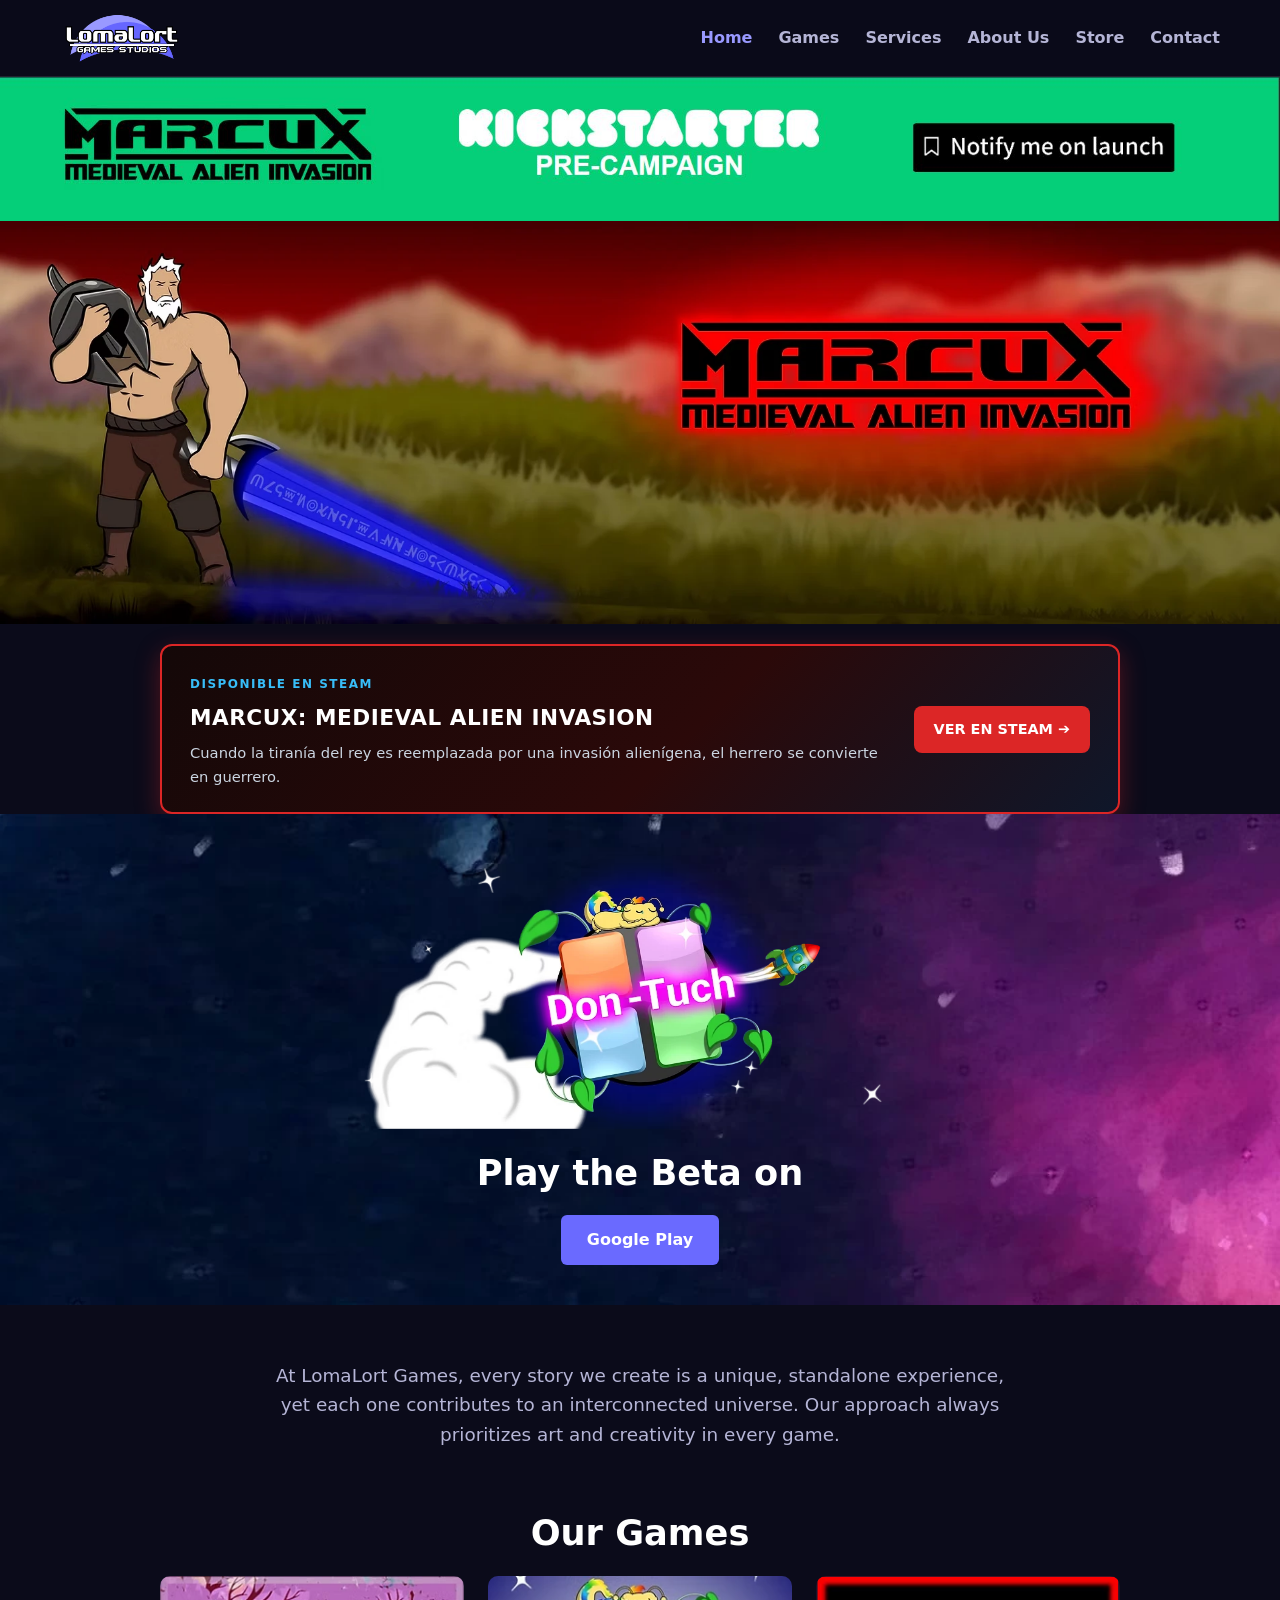
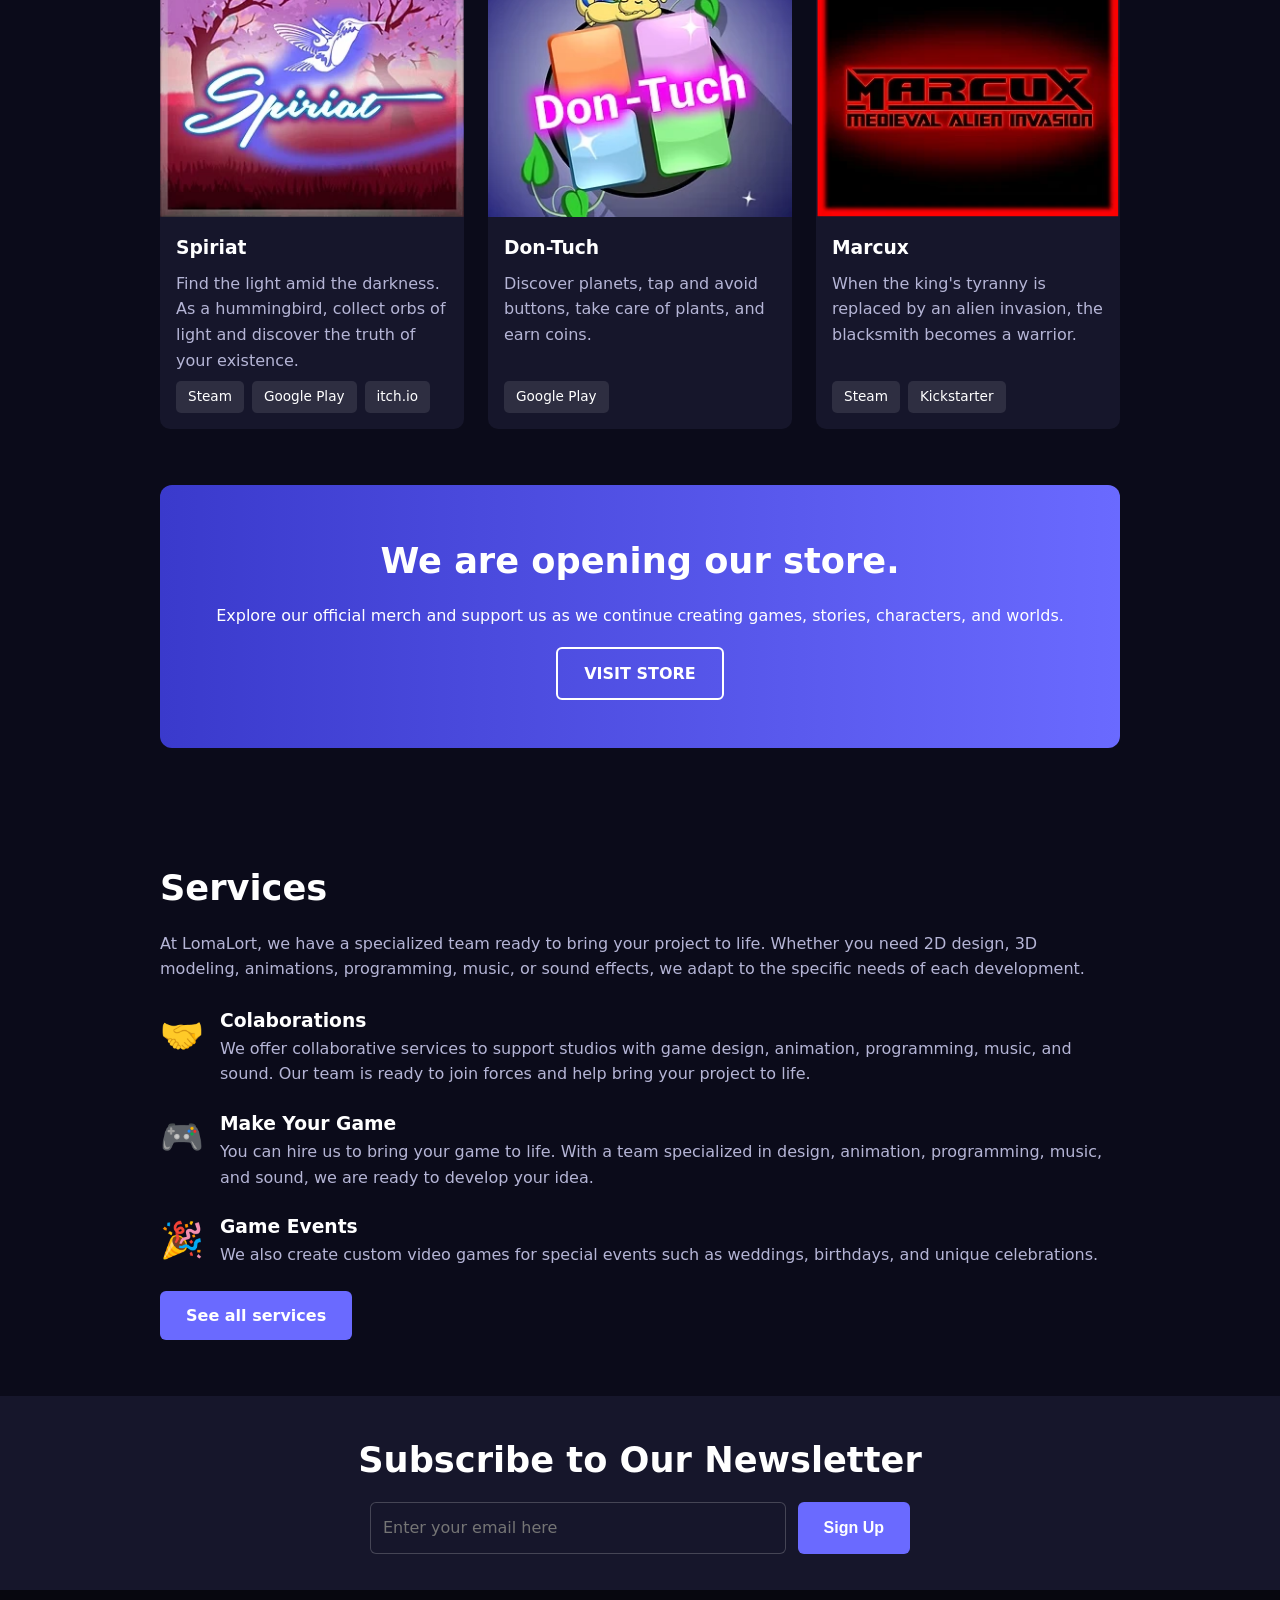
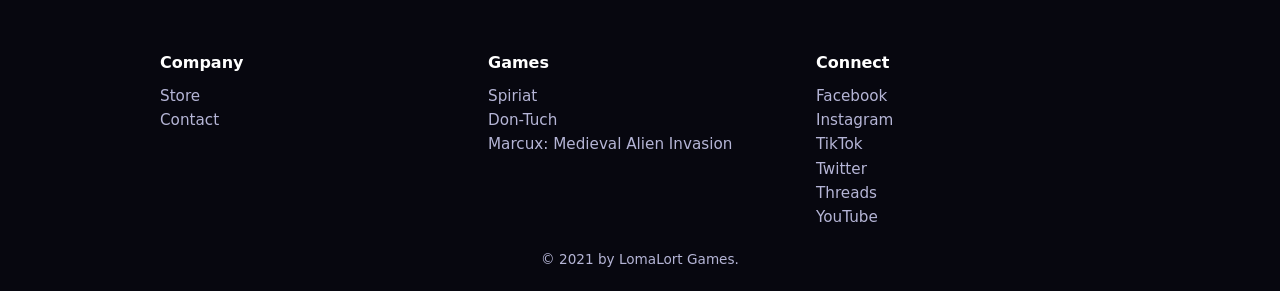
==== index.html @ 22169ad9 "Actualizo boton de Steam" ====
<!DOCTYPE html><html lang="en"><head><meta charset="utf-8"><meta name="viewport" content="width=device-width,initial-scale=1"><title>Home | LomaLort Games</title><meta name="description" content="We are an indie game development studio; we also offer services to collaborate on other projects or create custom games."><meta property="og:title" content="Home | LomaLort Games"><meta property="og:image" content="img/marcux-portada.webp"><link rel="icon" href="img/logo.png"><link rel="stylesheet" href="style.css"></head><body><a href="https://www.kickstarter.com/projects/lomalort/marcux-medieval-alien-invasion"><img class="full" src="img/marcux-kickstarter.jpg" alt="Marcux on Kickstarter - Pre-campaign"></a>
<a href="marcux.html" class="banner"><img class="full" src="img/marcux-portada.webp" alt="Marcux: Medieval Alien Invasion"></a>
<div class="w" style="padding-top:20px">
  <a href="https://store.steampowered.com/app/3108040/Marcux_Medieval_Alien_Invasion/" target="_blank" rel="noopener noreferrer" class="steam-cta-card">
    <div class="steam-cta-content">
      <span class="steam-cta-badge">DISPONIBLE EN STEAM</span>
      <h3 class="steam-cta-title">MARCUX: MEDIEVAL ALIEN INVASION</h3>
      <p class="steam-cta-subtitle">Cuando la tiranía del rey es reemplazada por una invasión alienígena, el herrero se convierte en guerrero.</p>
    </div>
    <div class="steam-cta-action">
      <span>VER EN STEAM ➔</span>
    </div>
  </a>
</div>
<div class="dt"><div class="w"><img src="img/dontuch-cabecera.webp" alt="Don-Tuch"><h2>Play the Beta on</h2><a class="btn" href="https://play.google.com/store/apps/details?id=com.LomaLort.DonTuch">Google Play</a></div></div>
<section><div class="w c"><p class="mute" style="max-width:760px;margin:auto;font-size:1.15rem">At LomaLort Games, every story we create is a unique, standalone experience, yet each one contributes to an interconnected universe. Our approach always prioritizes art and creativity in every game.</p></div></section>
<section id="games" style="padding-top:0"><div class="w"><h2 class="c">Our Games</h2><div class="grid">
<article class="card"><a href="spiriat.html"><img class="t" src="img/spiriat-icon.webp" alt="Spiriat"></a><div class="b"><h3>Spiriat</h3><p class="mute">Find the light amid the darkness. As a hummingbird, collect orbs of light and discover the truth of your existence.</p><div class="lk"><a href="https://store.steampowered.com/app/1917950/Spiriat/">Steam</a><a href="https://play.google.com/store/apps/details?id=com.LomaLort.Spiriat">Google Play</a><a href="https://lomalortgames.itch.io/spiriat">itch.io</a></div></div></article>
<article class="card"><a href="copia-de-spiriat.html"><img class="t" src="img/dontuch-icon.webp" alt="Don-Tuch"></a><div class="b"><h3>Don-Tuch</h3><p class="mute">Discover planets, tap and avoid buttons, take care of plants, and earn coins.</p><div class="lk"><a href="https://play.google.com/store/apps/details?id=com.LomaLort.DonTuch">Google Play</a></div></div></article>
<article class="card"><a href="marcux.html"><img class="t" src="img/marcux-icon.webp" alt="Marcux"></a><div class="b"><h3>Marcux</h3><p class="mute">When the king's tyranny is replaced by an alien invasion, the blacksmith becomes a warrior.</p><div class="lk"><a href="https://store.steampowered.com/app/3108040/Marcux_Medieval_Alien_Invasion/">Steam</a><a href="https://www.kickstarter.com/projects/lomalort/marcux-medieval-alien-invasion">Kickstarter</a></div></div></article>
</div></div></section>
<section style="padding-top:0"><div class="w"><div class="promo"><h2>We are opening our store.</h2><p>Explore our official merch and support us as we continue creating games, stories, characters, and worlds.</p><a class="btn o" style="border-color:#fff" href="store.html">VISIT STORE</a></div></div></section>
<section><div class="w"><h2>Services</h2><p class="mute" style="margin-bottom:24px">At LomaLort, we have a specialized team ready to bring your project to life. Whether you need 2D design, 3D modeling, animations, programming, music, or sound effects, we adapt to the specific needs of each development.</p>
<div class="feat"><span>🤝</span><div><h3>Colaborations</h3><p class="mute">We offer collaborative services to support studios with game design, animation, programming, music, and sound. Our team is ready to join forces and help bring your project to life.</p></div></div>
<div class="feat"><span>🎮</span><div><h3>Make Your Game</h3><p class="mute">You can hire us to bring your game to life. With a team specialized in design, animation, programming, music, and sound, we are ready to develop your idea.</p></div></div>
<div class="feat"><span>🎉</span><div><h3>Game Events</h3><p class="mute">We also create custom video games for special events such as weddings, birthdays, and unique celebrations.</p></div></div>
<a class="btn" href="services-2.html">See all services</a></div></section><div class="nl"><h2>Subscribe to Our Newsletter</h2><form action="https://formspree.io/f/ID_NEWSLETTER" method="POST" data-ok><input type="email" name="email" placeholder="Enter your email here" required><button class="btn">Sign Up</button><p class="ok" style="grid-column:1/-1">Thank|s for submitting!</p></form></div><script src="layout.js"></script></body></html>
---- style.css ----
:root{--bg:#0b0b1a;--card:#16162b;--ink:#fff;--mute:#b5b5d6;--p:#6a6aff;--p2:#9999ff}
*{box-sizing:border-box;margin:0}html{scroll-behavior:smooth}
body{font-family:system-ui,-apple-system,Segoe UI,Roboto,sans-serif;background:var(--bg);color:var(--ink);line-height:1.6}
img{max-width:100%;display:block}a{color:inherit}
.w{max-width:1000px;margin:auto;padding:0 20px}
section{padding:56px 0}h1,h2{margin-bottom:14px}h2{font-size:clamp(1.5rem,4vw,2.2rem)}
.mute{color:var(--mute)}.c{text-align:center}
header{position:sticky;top:0;z-index:9;background:#0b0b1af0;border-bottom:1px solid #ffffff1a}
header .w{display:flex;justify-content:space-between;align-items:center;height:76px;max-width:1200px}
header img{height:60px}nav{display:flex;gap:26px}
nav a{text-decoration:none;font-weight:600;color:var(--mute)}nav a:hover,nav a.on{color:var(--p2)}
#bg{display:none;background:none;border:0;color:#fff;font-size:1.8rem}
.btn{display:inline-block;padding:12px 26px;border-radius:6px;background:var(--p);color:#fff;font-weight:700;text-decoration:none;border:0;cursor:pointer;font-size:1rem}
.btn:hover{background:var(--p2)}.btn.o{background:none;border:2px solid var(--p)}
.full{width:100%;display:block}.banner{display:block}
.dt{background:url(img/dontuch-fondo.webp) center/cover;padding:40px 0;text-align:center}
.dt img{margin:0 auto 16px;max-width:560px;width:100%}
.grid{display:grid;gap:24px;grid-template-columns:repeat(auto-fit,minmax(230px,1fr))}
.card{background:var(--card);border-radius:10px;overflow:hidden;display:flex;flex-direction:column}
.card .b{padding:16px;display:flex;flex-direction:column;gap:8px;flex:1}
.card img.t{aspect-ratio:315/250;object-fit:cover;width:100%}
.lk{display:flex;gap:8px;flex-wrap:wrap;margin-top:auto}
.lk a{font-size:.85rem;padding:5px 12px;border-radius:5px;background:#ffffff1a;text-decoration:none}.lk a:hover{background:var(--p)}
.promo{background:linear-gradient(90deg,#3a3acc,#6a6aff);text-align:center;padding:48px 20px;border-radius:12px}
.promo p{margin-bottom:18px}
.feat{display:flex;gap:16px;align-items:flex-start;margin-bottom:22px}.feat span{font-size:2.2rem}
.team{display:flex;gap:40px;flex-wrap:wrap}.pp{text-align:center;max-width:200px}
.av{width:130px;height:130px;border-radius:50%;background:var(--p);display:grid;place-items:center;font-size:2.4rem;font-weight:800;margin:0 auto 8px}
.tabs{display:flex;gap:8px;flex-wrap:wrap;margin:16px 0}
.tabs button{padding:8px 18px;border-radius:5px;border:1px solid #ffffff44;background:none;color:#fff;cursor:pointer;font-weight:600}
.tabs button.on{background:var(--p);border-color:var(--p)}
.ph{aspect-ratio:1;background:linear-gradient(135deg,#25254a,#16162b);display:grid;place-items:center;color:var(--mute);text-align:center;padding:12px;font-size:.9rem}
.pr{color:var(--p2);font-weight:700}
form{display:grid;gap:12px;max-width:540px}.two{display:grid;grid-template-columns:1fr 1fr;gap:12px}
input,textarea{width:100%;padding:12px;border-radius:6px;border:1px solid #ffffff33;background:var(--card);color:#fff;font:inherit}
.ok{color:#7ee787;display:none}
.nl{background:var(--card);padding:36px 20px;text-align:center}.nl form{margin:14px auto 0;grid-template-columns:1fr auto}
footer{background:#07070f;padding:40px 0 20px}
.fc{display:grid;gap:24px;grid-template-columns:repeat(auto-fit,minmax(180px,1fr));margin:20px 0}
.fc h4{margin-bottom:8px}.fc a{display:block;color:var(--mute);text-decoration:none;font-size:.95rem}.fc a:hover{color:var(--p2)}
.cp{color:var(--mute);font-size:.85rem;text-align:center;margin-top:20px}
@media(max-width:760px){#bg{display:block}nav{display:none;position:absolute;top:76px;left:0;right:0;background:var(--bg);flex-direction:column;padding:16px 20px}nav.open{display:flex}.two,.nl form{grid-template-columns:1fr}}
/* --- TARJETA CTA STEAM INTERACTIVA --- */
.steam-cta-card {
  display: flex;
  align-items: center;
  justify-content: space-between;
  gap: 20px;
  width: 100%;
  box-sizing: border-box;
  margin: 0 auto;
  padding: 24px 28px;
  background: linear-gradient(135deg, #140808 0%, #2b0909 55%, #0f172a 100%);
  border: 2px solid #dc2626;
  border-radius: 12px;
  text-decoration: none;
  color: #ffffff;
  box-shadow: 0 8px 25px rgba(220, 38, 38, 0.35);
  transition: transform 0.2s ease, box-shadow 0.2s ease, border-color 0.2s ease;
  cursor: pointer;
}

.steam-cta-card:hover {
  transform: translateY(-4px) scale(1.01);
  border-color: #38bdf8;
  box-shadow: 0 12px 32px rgba(56, 189, 248, 0.45);
}

.steam-cta-badge {
  display: inline-block;
  font-size: 0.75rem;
  font-weight: 700;
  letter-spacing: 1.5px;
  color: #38bdf8;
  margin-bottom: 6px;
}

.steam-cta-title {
  margin: 0 0 6px 0;
  font-size: 1.35rem;
  font-weight: 800;
  letter-spacing: 0.5px;
  color: #ffffff;
}

.steam-cta-subtitle {
  margin: 0;
  font-size: 0.92rem;
  color: #cbd5e1;
}

.steam-cta-action span {
  display: inline-block;
  padding: 12px 20px;
  background-color: #dc2626;
  color: #ffffff;
  font-weight: 800;
  font-size: 0.9rem;
  border-radius: 8px;
  white-space: nowrap;
  transition: background-color 0.2s ease;
}

.steam-cta-card:hover .steam-cta-action span {
  background-color: #ef4444;
}

@media (max-width: 760px) {
  .steam-cta-card {
    flex-direction: column;
    text-align: center;
    padding: 20px;
  }
}
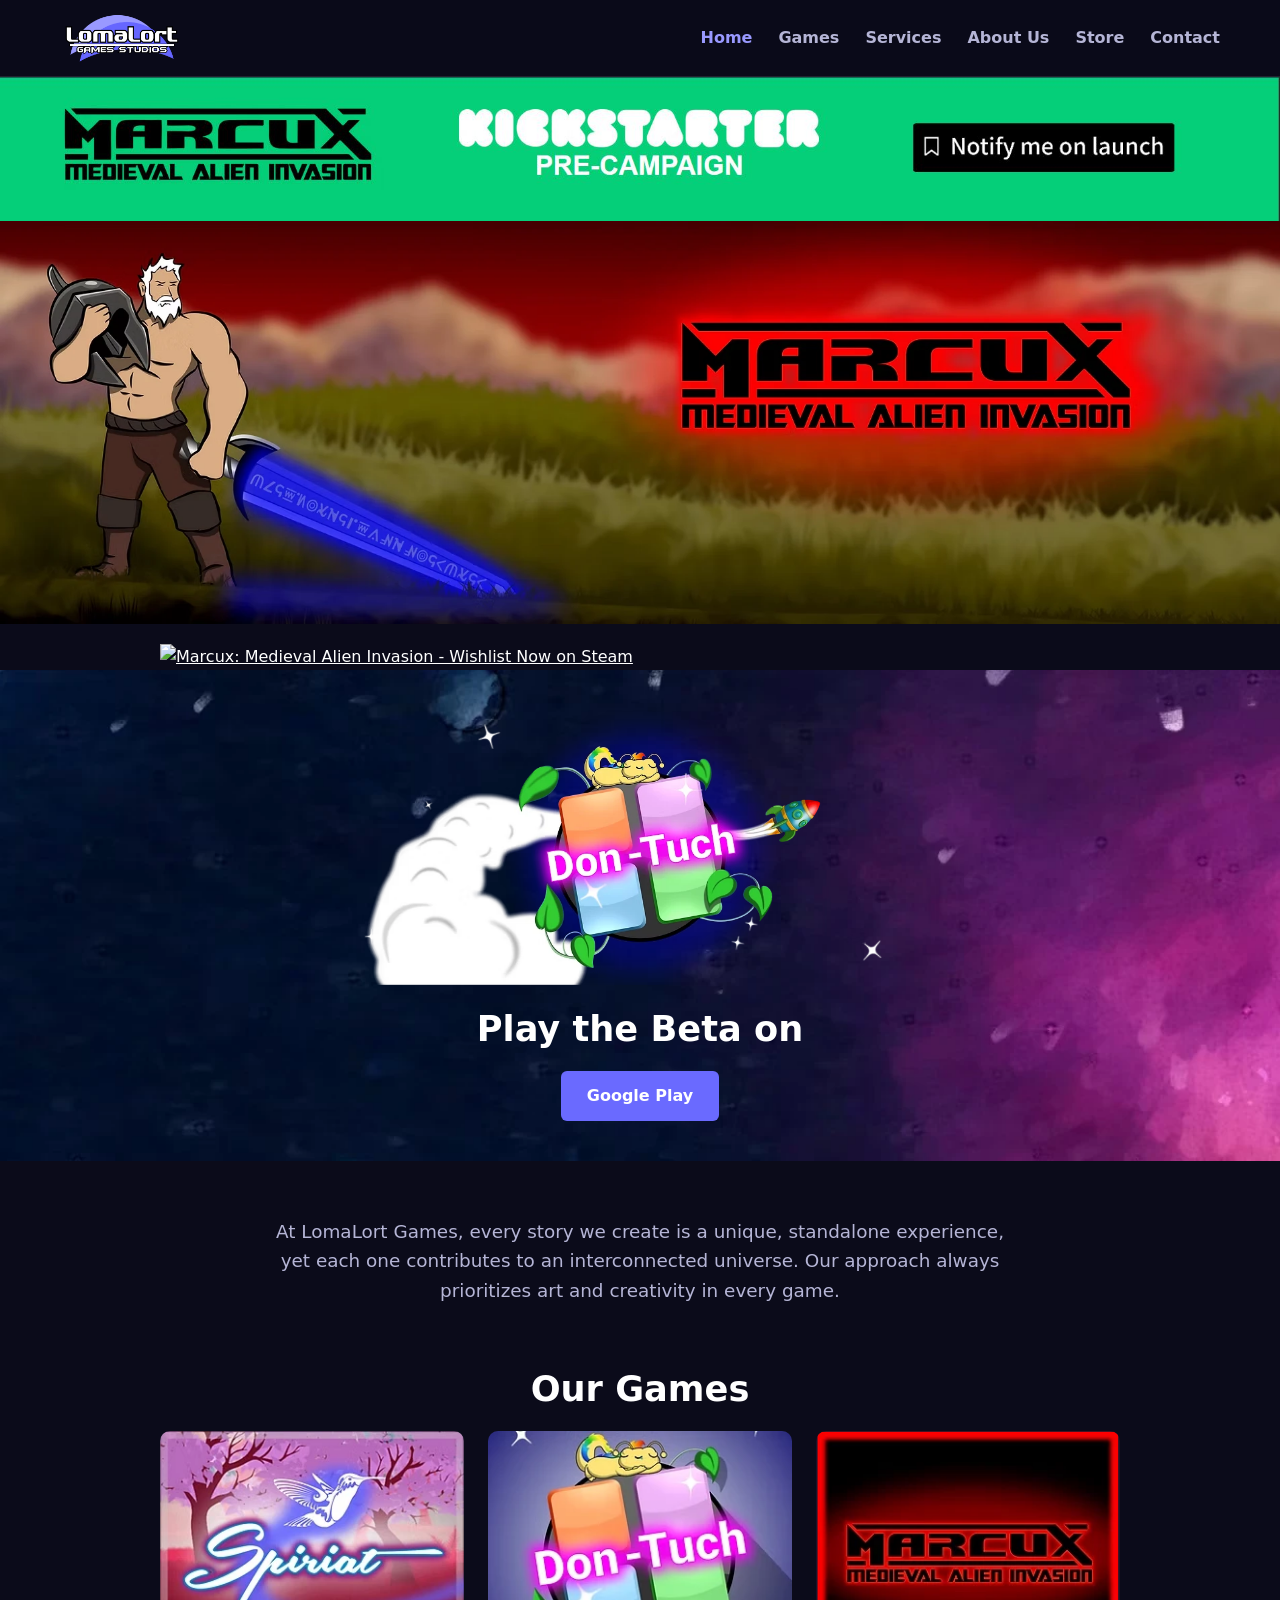
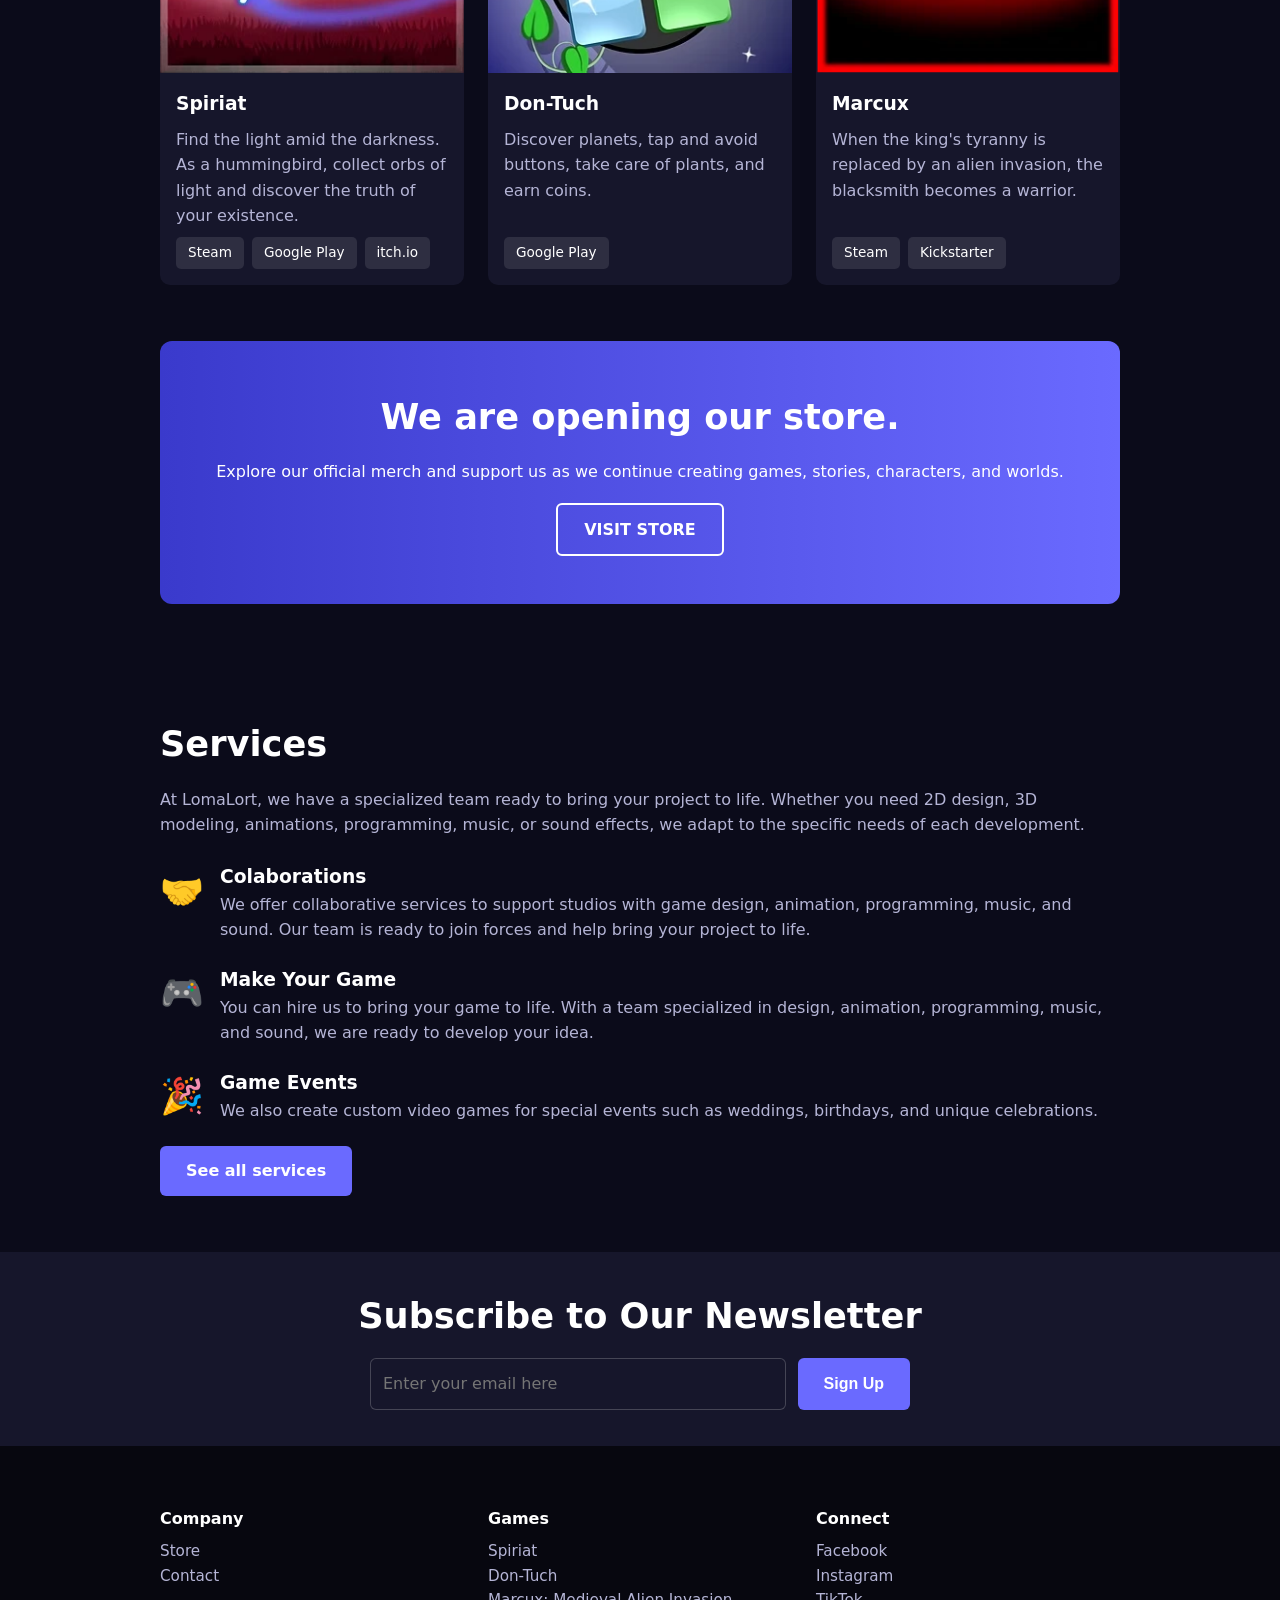
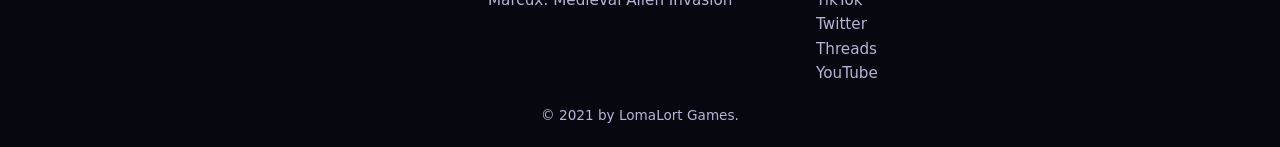
==== commit b60f8ca8: "banner steam" ====
--- a/index.html
+++ b/index.html
@@ -1,27 +1,135 @@
-<!DOCTYPE html><html lang="en"><head><meta charset="utf-8"><meta name="viewport" content="width=device-width,initial-scale=1"><title>Home | LomaLort Games</title><meta name="description" content="We are an indie game development studio; we also offer services to collaborate on other projects or create custom games."><meta property="og:title" content="Home | LomaLort Games"><meta property="og:image" content="img/marcux-portada.webp"><link rel="icon" href="img/logo.png"><link rel="stylesheet" href="style.css"></head><body><a href="https://www.kickstarter.com/projects/lomalort/marcux-medieval-alien-invasion"><img class="full" src="img/marcux-kickstarter.jpg" alt="Marcux on Kickstarter - Pre-campaign"></a>
-<a href="marcux.html" class="banner"><img class="full" src="img/marcux-portada.webp" alt="Marcux: Medieval Alien Invasion"></a>
+<!DOCTYPE html>
+<html lang="en">
+<head>
+<meta charset="utf-8">
+<meta name="viewport" content="width=device-width,initial-scale=1">
+<title>Home | LomaLort Games</title>
+<meta name="description" content="We are an indie game development studio; we also offer services to collaborate on other projects or create custom games.">
+<meta property="og:title" content="Home | LomaLort Games">
+<meta property="og:image" content="img/marcux-portada.webp">
+<link rel="icon" href="img/logo.png">
+<link rel="stylesheet" href="style.css">
+</head>
+<body>
+
+<a href="https://www.kickstarter.com/projects/lomalort/marcux-medieval-alien-invasion">
+  <img class="full" src="img/marcux-kickstarter.jpg" alt="Marcux on Kickstarter - Pre-campaign">
+</a>
+
+<a href="marcux.html" class="banner">
+  <img class="full" src="img/marcux-portada.webp" alt="Marcux: Medieval Alien Invasion">
+</a>
+
+<!-- NUEVO BANNER DE STEAM -->
 <div class="w" style="padding-top:20px">
-  <a href="https://store.steampowered.com/app/3108040/Marcux_Medieval_Alien_Invasion/" target="_blank" rel="noopener noreferrer" class="steam-cta-card">
-    <div class="steam-cta-content">
-      <span class="steam-cta-badge">DISPONIBLE EN STEAM</span>
-      <h3 class="steam-cta-title">MARCUX: MEDIEVAL ALIEN INVASION</h3>
-      <p class="steam-cta-subtitle">Cuando la tiranía del rey es reemplazada por una invasión alienígena, el herrero se convierte en guerrero.</p>
-    </div>
-    <div class="steam-cta-action">
-      <span>VER EN STEAM ➔</span>
-    </div>
+  <a href="https://store.steampowered.com/app/3108040/Marcux_Medieval_Alien_Invasion/" target="_blank" rel="noopener noreferrer">
+    <img class="full" src="assets/Marcux - Steam..png" alt="Marcux: Medieval Alien Invasion - Wishlist Now on Steam">
   </a>
 </div>
-<div class="dt"><div class="w"><img src="img/dontuch-cabecera.webp" alt="Don-Tuch"><h2>Play the Beta on</h2><a class="btn" href="https://play.google.com/store/apps/details?id=com.LomaLort.DonTuch">Google Play</a></div></div>
-<section><div class="w c"><p class="mute" style="max-width:760px;margin:auto;font-size:1.15rem">At LomaLort Games, every story we create is a unique, standalone experience, yet each one contributes to an interconnected universe. Our approach always prioritizes art and creativity in every game.</p></div></section>
-<section id="games" style="padding-top:0"><div class="w"><h2 class="c">Our Games</h2><div class="grid">
-<article class="card"><a href="spiriat.html"><img class="t" src="img/spiriat-icon.webp" alt="Spiriat"></a><div class="b"><h3>Spiriat</h3><p class="mute">Find the light amid the darkness. As a hummingbird, collect orbs of light and discover the truth of your existence.</p><div class="lk"><a href="https://store.steampowered.com/app/1917950/Spiriat/">Steam</a><a href="https://play.google.com/store/apps/details?id=com.LomaLort.Spiriat">Google Play</a><a href="https://lomalortgames.itch.io/spiriat">itch.io</a></div></div></article>
-<article class="card"><a href="copia-de-spiriat.html"><img class="t" src="img/dontuch-icon.webp" alt="Don-Tuch"></a><div class="b"><h3>Don-Tuch</h3><p class="mute">Discover planets, tap and avoid buttons, take care of plants, and earn coins.</p><div class="lk"><a href="https://play.google.com/store/apps/details?id=com.LomaLort.DonTuch">Google Play</a></div></div></article>
-<article class="card"><a href="marcux.html"><img class="t" src="img/marcux-icon.webp" alt="Marcux"></a><div class="b"><h3>Marcux</h3><p class="mute">When the king's tyranny is replaced by an alien invasion, the blacksmith becomes a warrior.</p><div class="lk"><a href="https://store.steampowered.com/app/3108040/Marcux_Medieval_Alien_Invasion/">Steam</a><a href="https://www.kickstarter.com/projects/lomalort/marcux-medieval-alien-invasion">Kickstarter</a></div></div></article>
-</div></div></section>
-<section style="padding-top:0"><div class="w"><div class="promo"><h2>We are opening our store.</h2><p>Explore our official merch and support us as we continue creating games, stories, characters, and worlds.</p><a class="btn o" style="border-color:#fff" href="store.html">VISIT STORE</a></div></div></section>
-<section><div class="w"><h2>Services</h2><p class="mute" style="margin-bottom:24px">At LomaLort, we have a specialized team ready to bring your project to life. Whether you need 2D design, 3D modeling, animations, programming, music, or sound effects, we adapt to the specific needs of each development.</p>
-<div class="feat"><span>🤝</span><div><h3>Colaborations</h3><p class="mute">We offer collaborative services to support studios with game design, animation, programming, music, and sound. Our team is ready to join forces and help bring your project to life.</p></div></div>
-<div class="feat"><span>🎮</span><div><h3>Make Your Game</h3><p class="mute">You can hire us to bring your game to life. With a team specialized in design, animation, programming, music, and sound, we are ready to develop your idea.</p></div></div>
-<div class="feat"><span>🎉</span><div><h3>Game Events</h3><p class="mute">We also create custom video games for special events such as weddings, birthdays, and unique celebrations.</p></div></div>
-<a class="btn" href="services-2.html">See all services</a></div></section><div class="nl"><h2>Subscribe to Our Newsletter</h2><form action="https://formspree.io/f/ID_NEWSLETTER" method="POST" data-ok><input type="email" name="email" placeholder="Enter your email here" required><button class="btn">Sign Up</button><p class="ok" style="grid-column:1/-1">Thank|s for submitting!</p></form></div><script src="layout.js"></script></body></html>+
+<div class="dt">
+  <div class="w">
+    <img src="img/dontuch-cabecera.webp" alt="Don-Tuch">
+    <h2>Play the Beta on</h2>
+    <a class="btn" href="https://play.google.com/store/apps/details?id=com.LomaLort.DonTuch">Google Play</a>
+  </div>
+</div>
+
+<section>
+  <div class="w c">
+    <p class="mute" style="max-width:760px;margin:auto;font-size:1.15rem">At LomaLort Games, every story we create is a unique, standalone experience, yet each one contributes to an interconnected universe. Our approach always prioritizes art and creativity in every game.</p>
+  </div>
+</section>
+
+<section id="games" style="padding-top:0">
+  <div class="w">
+    <h2 class="c">Our Games</h2>
+    <div class="grid">
+      <article class="card">
+        <a href="spiriat.html"><img class="t" src="img/spiriat-icon.webp" alt="Spiriat"></a>
+        <div class="b">
+          <h3>Spiriat</h3>
+          <p class="mute">Find the light amid the darkness. As a hummingbird, collect orbs of light and discover the truth of your existence.</p>
+          <div class="lk">
+            <a href="https://store.steampowered.com/app/1917950/Spiriat/">Steam</a>
+            <a href="https://play.google.com/store/apps/details?id=com.LomaLort.Spiriat">Google Play</a>
+            <a href="https://lomalortgames.itch.io/spiriat">itch.io</a>
+          </div>
+        </div>
+      </article>
+      <article class="card">
+        <a href="copia-de-spiriat.html"><img class="t" src="img/dontuch-icon.webp" alt="Don-Tuch"></a>
+        <div class="b">
+          <h3>Don-Tuch</h3>
+          <p class="mute">Discover planets, tap and avoid buttons, take care of plants, and earn coins.</p>
+          <div class="lk">
+            <a href="https://play.google.com/store/apps/details?id=com.LomaLort.DonTuch">Google Play</a>
+          </div>
+        </div>
+      </article>
+      <article class="card">
+        <a href="marcux.html"><img class="t" src="img/marcux-icon.webp" alt="Marcux"></a>
+        <div class="b">
+          <h3>Marcux</h3>
+          <p class="mute">When the king's tyranny is replaced by an alien invasion, the blacksmith becomes a warrior.</p>
+          <div class="lk">
+            <a href="https://store.steampowered.com/app/3108040/Marcux_Medieval_Alien_Invasion/">Steam</a>
+            <a href="https://www.kickstarter.com/projects/lomalort/marcux-medieval-alien-invasion">Kickstarter</a>
+          </div>
+        </div>
+      </article>
+    </div>
+  </div>
+</section>
+
+<section style="padding-top:0">
+  <div class="w">
+    <div class="promo">
+      <h2>We are opening our store.</h2>
+      <p>Explore our official merch and support us as we continue creating games, stories, characters, and worlds.</p>
+      <a class="btn o" style="border-color:#fff" href="store.html">VISIT STORE</a>
+    </div>
+  </div>
+</section>
+
+<section>
+  <div class="w">
+    <h2>Services</h2>
+    <p class="mute" style="margin-bottom:24px">At LomaLort, we have a specialized team ready to bring your project to life. Whether you need 2D design, 3D modeling, animations, programming, music, or sound effects, we adapt to the specific needs of each development.</p>
+    <div class="feat">
+      <span>🤝</span>
+      <div>
+        <h3>Colaborations</h3>
+        <p class="mute">We offer collaborative services to support studios with game design, animation, programming, music, and sound. Our team is ready to join forces and help bring your project to life.</p>
+      </div>
+    </div>
+    <div class="feat">
+      <span>🎮</span>
+      <div>
+        <h3>Make Your Game</h3>
+        <p class="mute">You can hire us to bring your game to life. With a team specialized in design, animation, programming, music, and sound, we are ready to develop your idea.</p>
+      </div>
+    </div>
+    <div class="feat">
+      <span>🎉</span>
+      <div>
+        <h3>Game Events</h3>
+        <p class="mute">We also create custom video games for special events such as weddings, birthdays, and unique celebrations.</p>
+      </div>
+    </div>
+    <a class="btn" href="services-2.html">See all services</a>
+  </div>
+</section>
+
+<div class="nl">
+  <h2>Subscribe to Our Newsletter</h2>
+  <form action="https://formspree.io/f/ID_NEWSLETTER" method="POST" data-ok>
+    <input type="email" name="email" placeholder="Enter your email here" required>
+    <button class="btn">Sign Up</button>
+    <p class="ok" style="grid-column:1/-1">Thank|s for submitting!</p>
+  </form>
+</div>
+
+<script src="layout.js"></script>
+</body>
+</html>
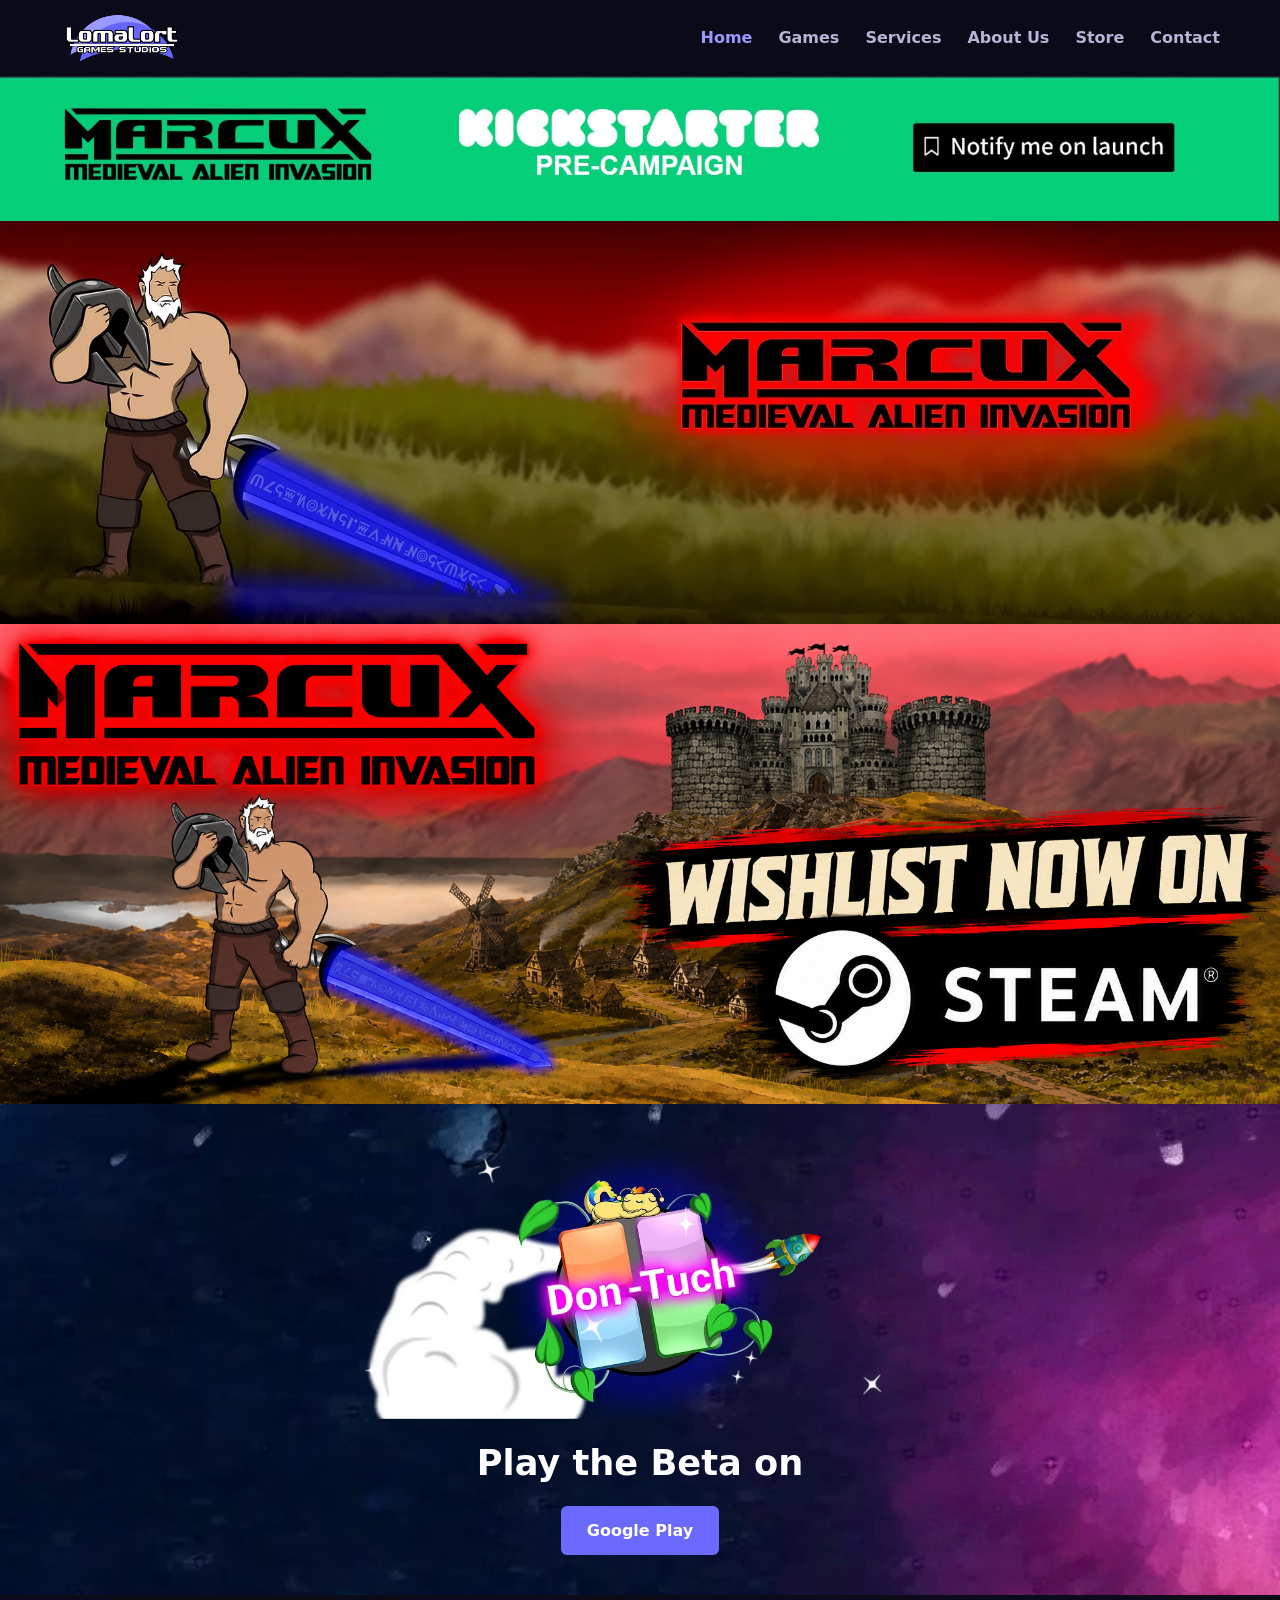
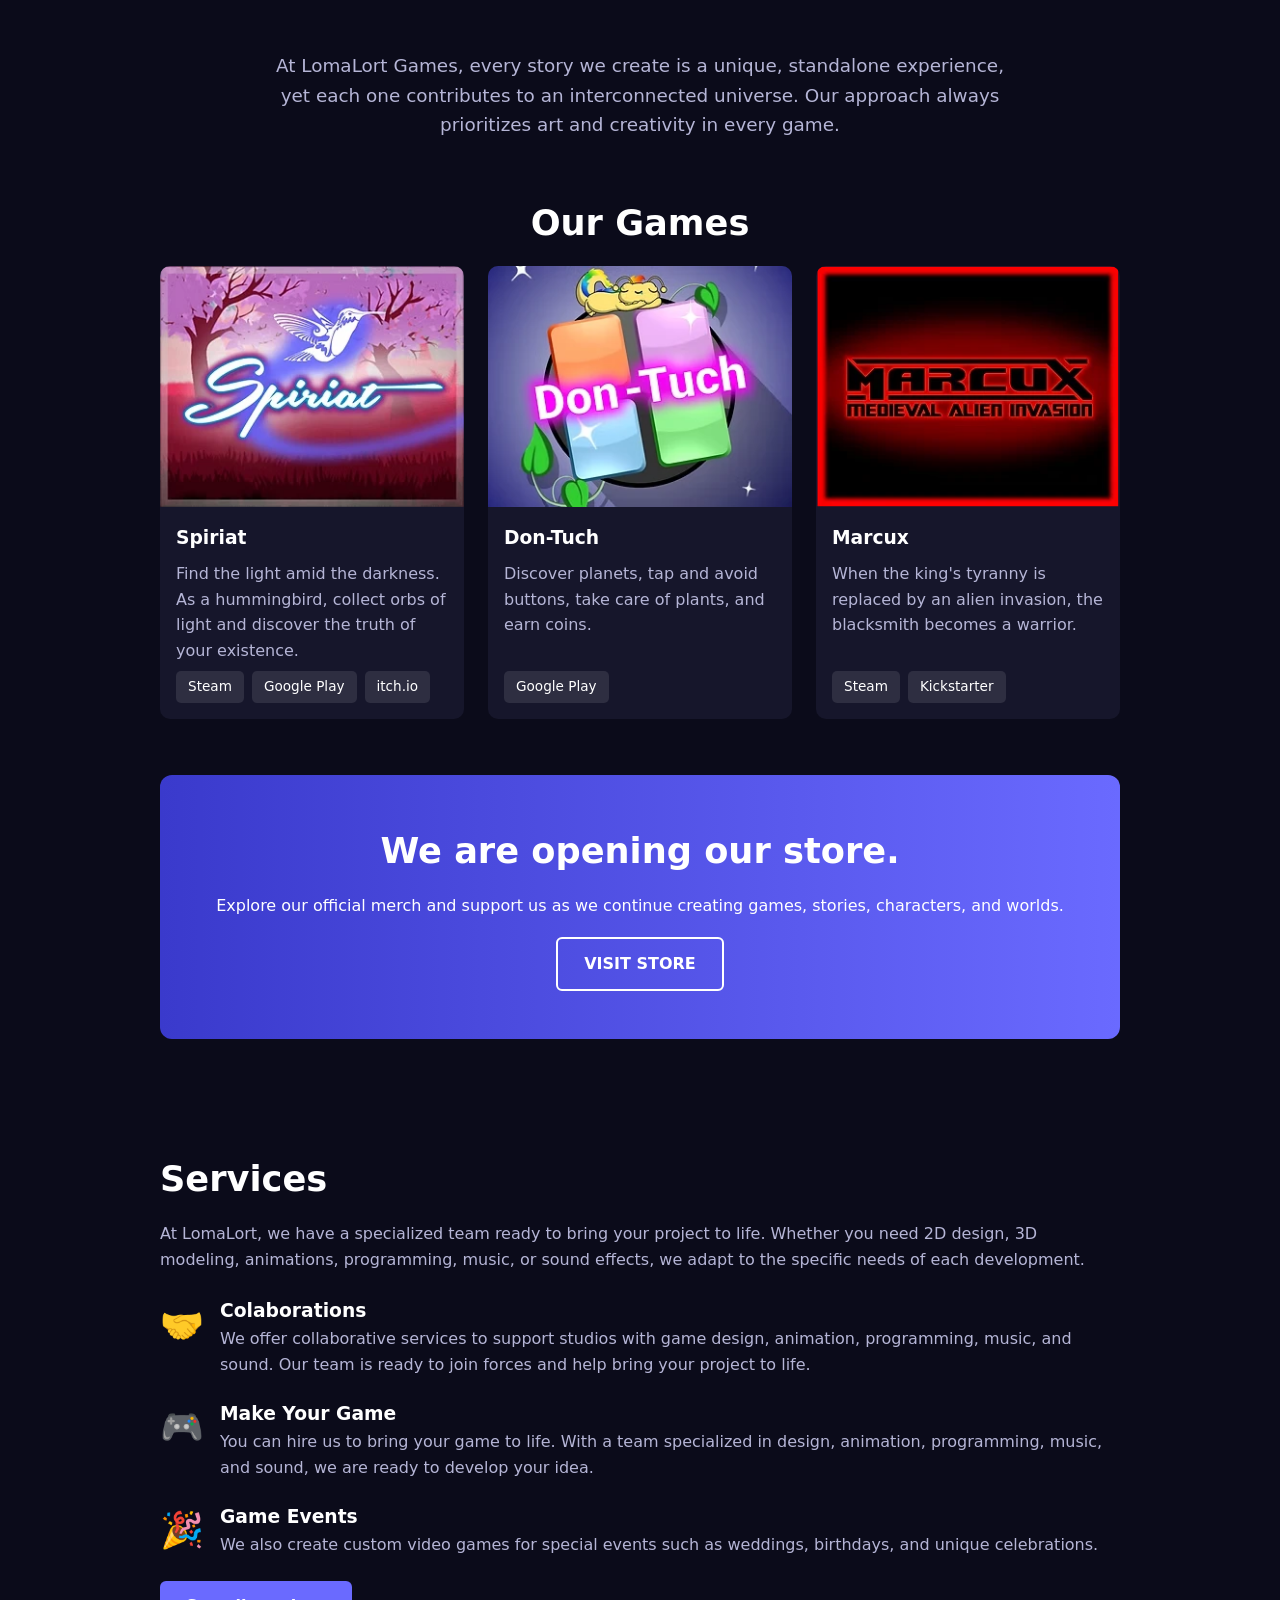
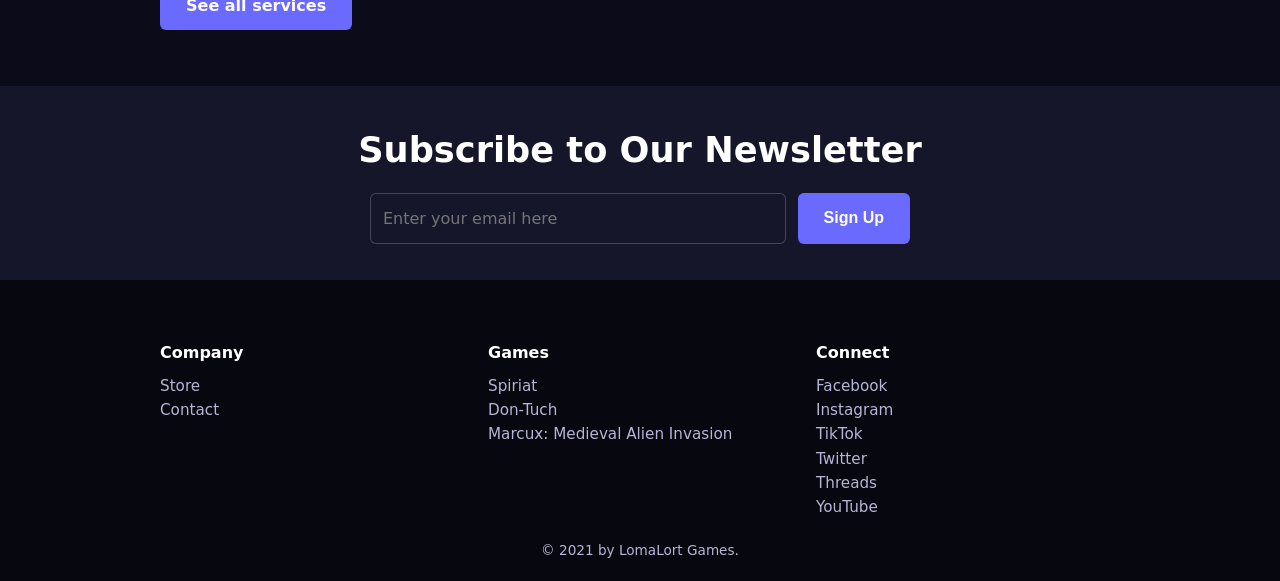
==== commit 49d34586: "banner" ====
--- a/index.html
+++ b/index.html
@@ -20,12 +20,10 @@
   <img class="full" src="img/marcux-portada.webp" alt="Marcux: Medieval Alien Invasion">
 </a>
 
-<!-- NUEVO BANNER DE STEAM -->
-<div class="w" style="padding-top:20px">
-  <a href="https://store.steampowered.com/app/3108040/Marcux_Medieval_Alien_Invasion/" target="_blank" rel="noopener noreferrer">
-    <img class="full" src="assets/Marcux - Steam..png" alt="Marcux: Medieval Alien Invasion - Wishlist Now on Steam">
-  </a>
-</div>
+<!-- BANNER DE STEAM A ANCHO COMPLETO -->
+<a href="https://store.steampowered.com/app/3108040/Marcux_Medieval_Alien_Invasion/" target="_blank" rel="noopener noreferrer">
+  <img class="full" src="img/steam.png" alt="Marcux: Medieval Alien Invasion - Wishlist Now on Steam">
+</a>
 
 <div class="dt">
   <div class="w">
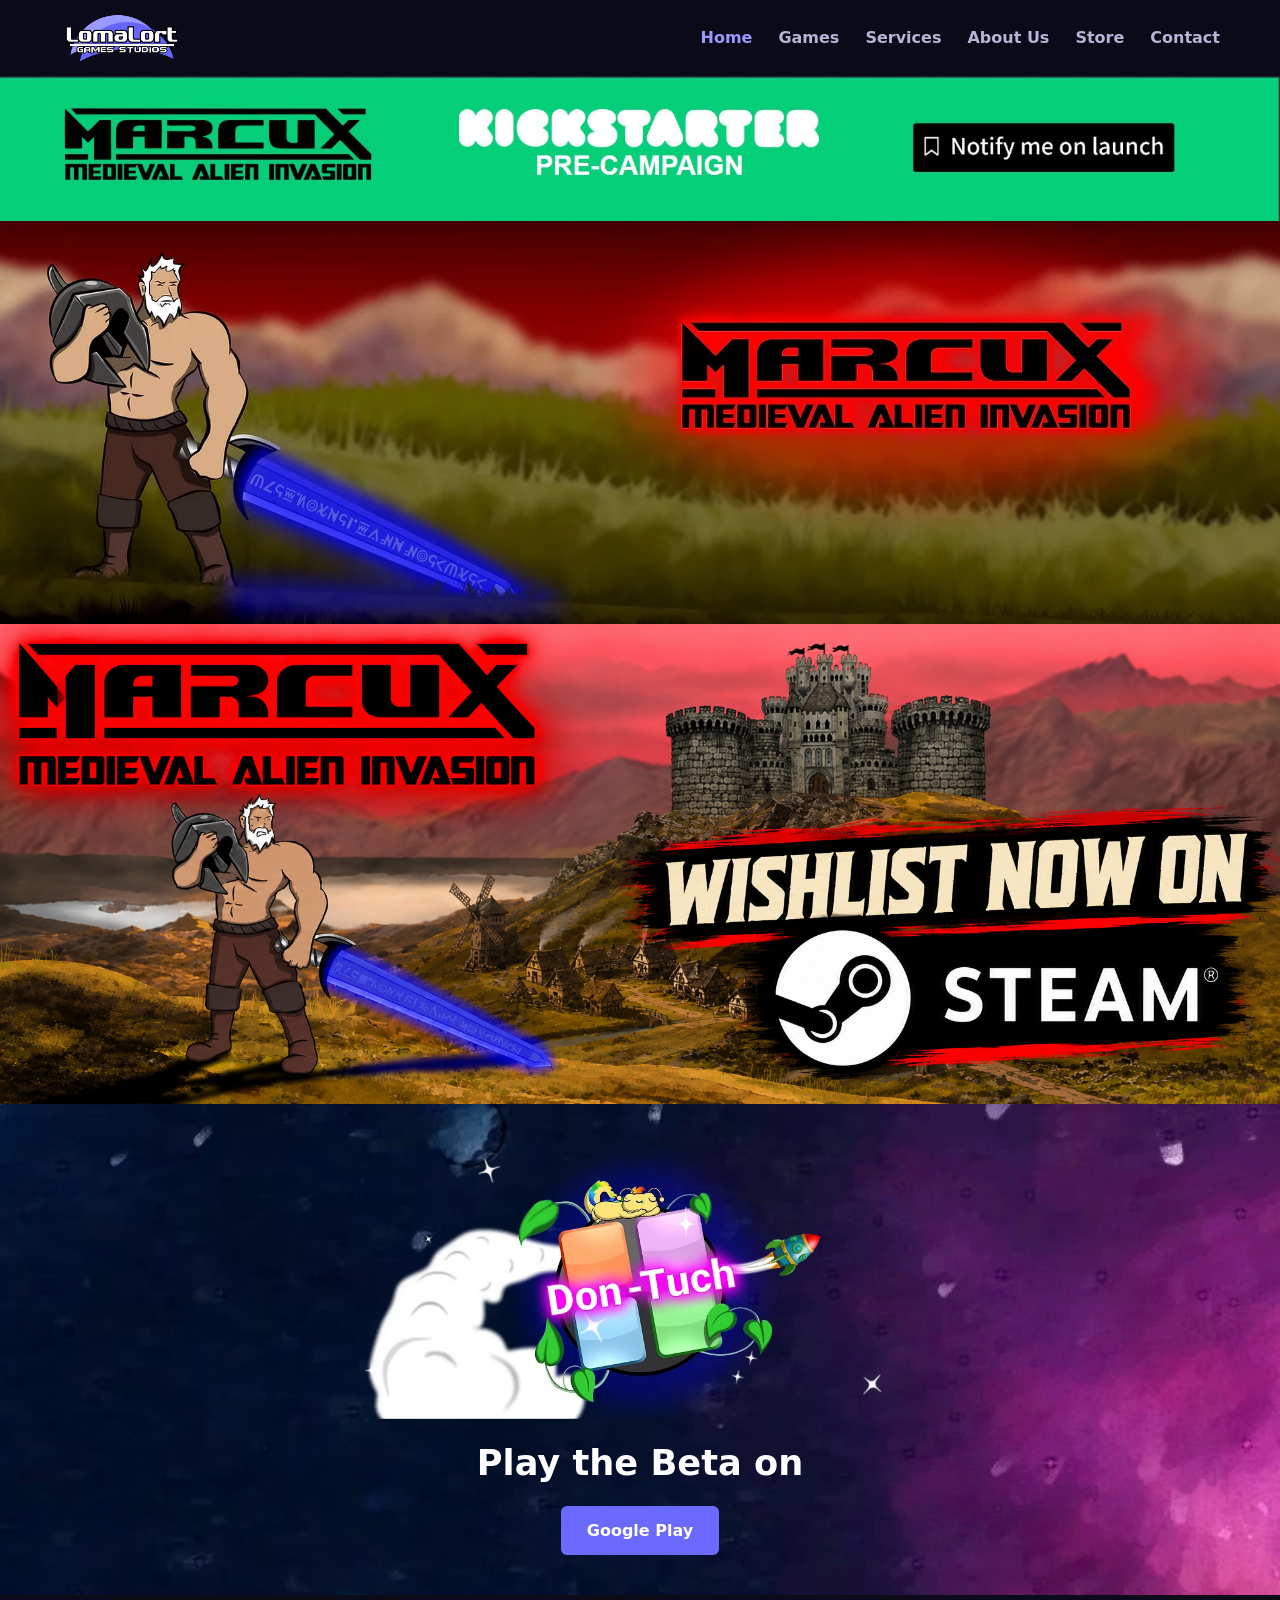
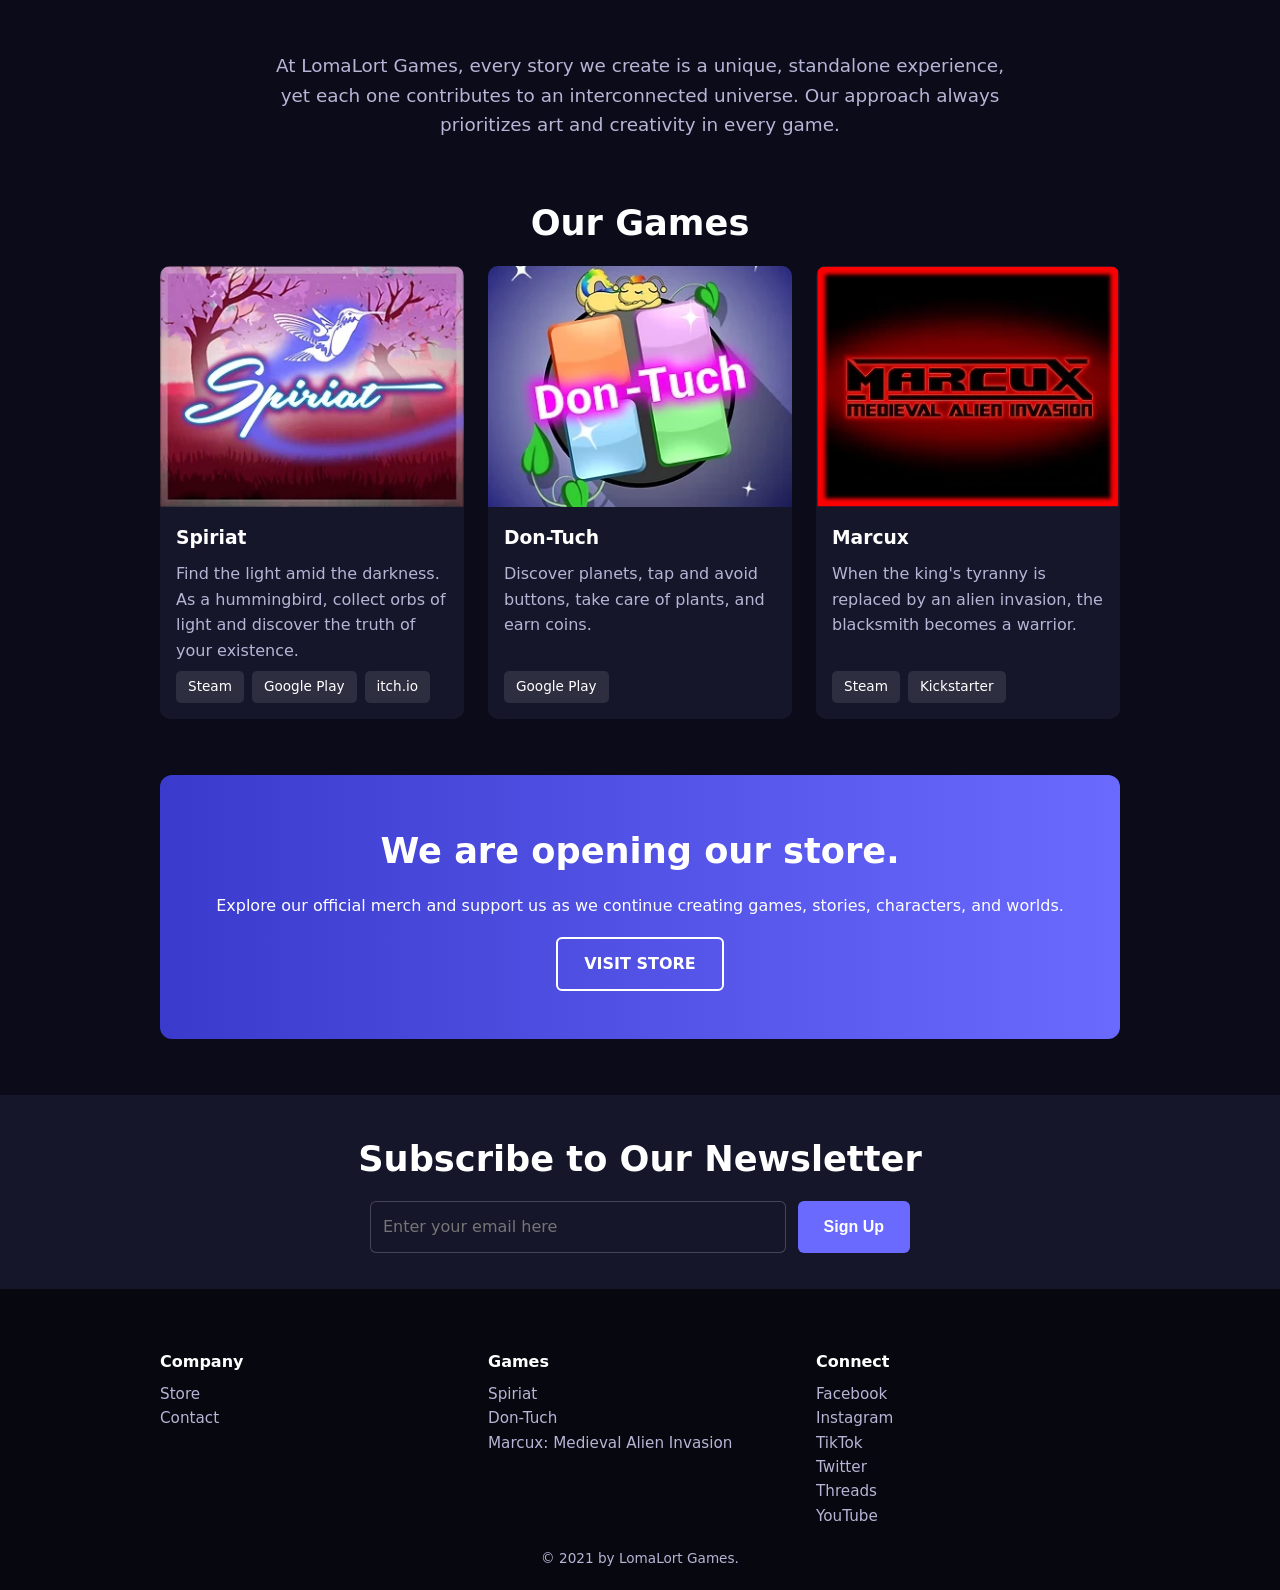
==== commit c656be96: "servicio sacado" ====
--- a/index.html
+++ b/index.html
@@ -90,35 +90,6 @@
   </div>
 </section>
 
-<section>
-  <div class="w">
-    <h2>Services</h2>
-    <p class="mute" style="margin-bottom:24px">At LomaLort, we have a specialized team ready to bring your project to life. Whether you need 2D design, 3D modeling, animations, programming, music, or sound effects, we adapt to the specific needs of each development.</p>
-    <div class="feat">
-      <span>🤝</span>
-      <div>
-        <h3>Colaborations</h3>
-        <p class="mute">We offer collaborative services to support studios with game design, animation, programming, music, and sound. Our team is ready to join forces and help bring your project to life.</p>
-      </div>
-    </div>
-    <div class="feat">
-      <span>🎮</span>
-      <div>
-        <h3>Make Your Game</h3>
-        <p class="mute">You can hire us to bring your game to life. With a team specialized in design, animation, programming, music, and sound, we are ready to develop your idea.</p>
-      </div>
-    </div>
-    <div class="feat">
-      <span>🎉</span>
-      <div>
-        <h3>Game Events</h3>
-        <p class="mute">We also create custom video games for special events such as weddings, birthdays, and unique celebrations.</p>
-      </div>
-    </div>
-    <a class="btn" href="services-2.html">See all services</a>
-  </div>
-</section>
-
 <div class="nl">
   <h2>Subscribe to Our Newsletter</h2>
   <form action="https://formspree.io/f/ID_NEWSLETTER" method="POST" data-ok>
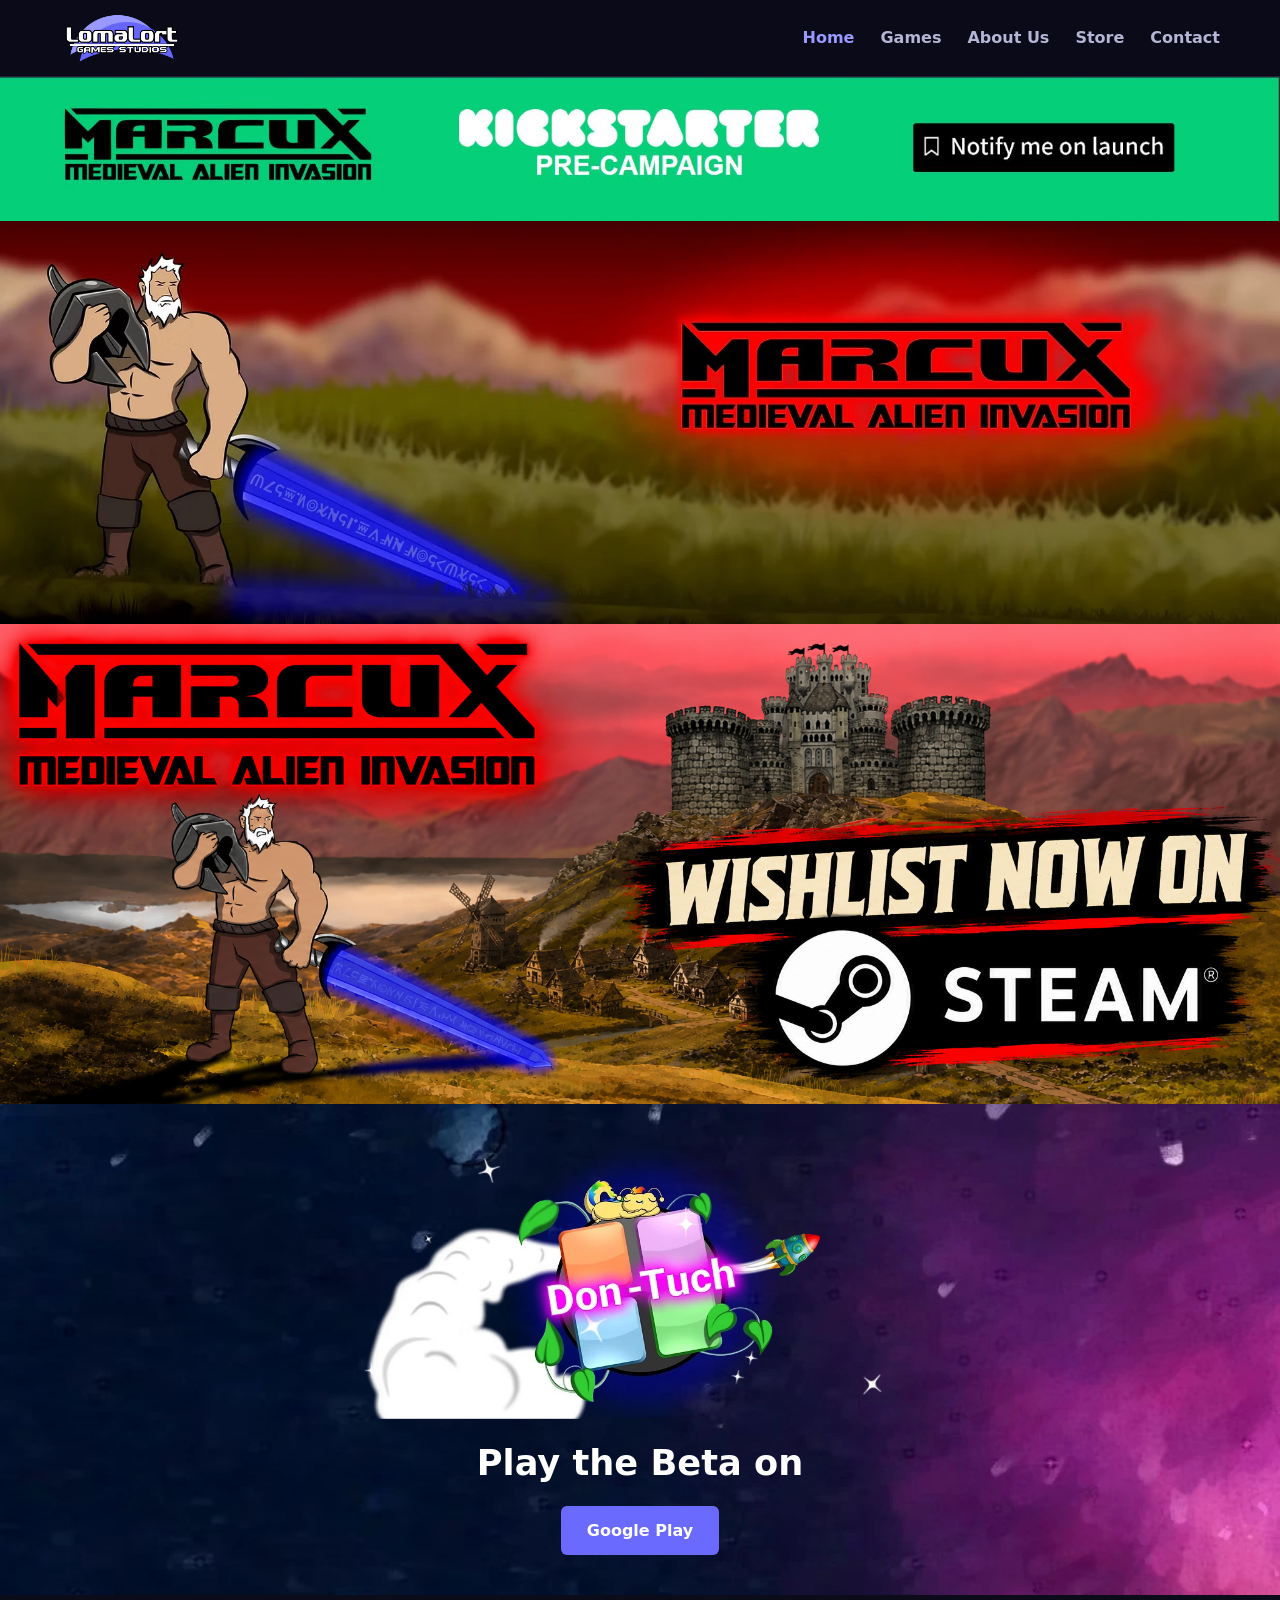
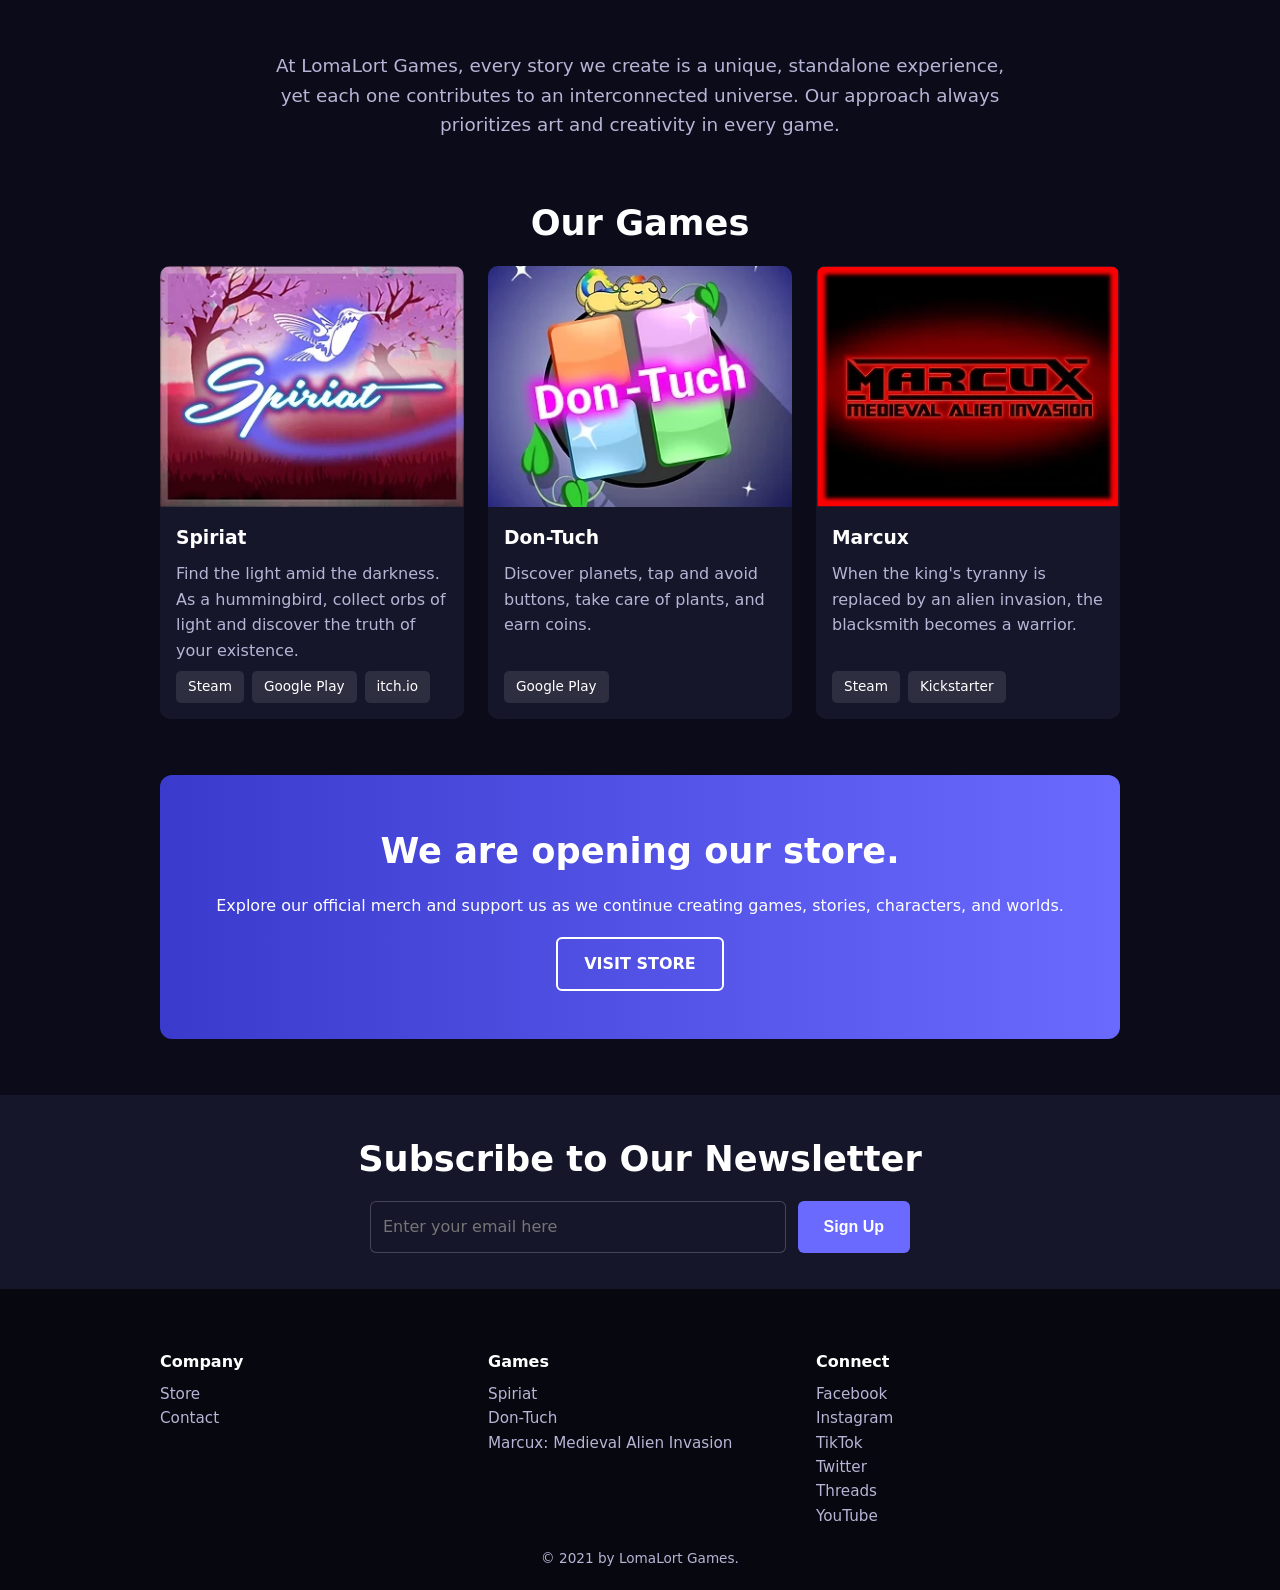
==== commit f79a9f9f: "contact us y newsteller" ====
--- a/index.html
+++ b/index.html
@@ -4,7 +4,7 @@
 <meta charset="utf-8">
 <meta name="viewport" content="width=device-width,initial-scale=1">
 <title>Home | LomaLort Games</title>
-<meta name="description" content="We are an indie game development studio; we also offer services to collaborate on other projects or create custom games.">
+<meta name="description" content="We are an indie game development studio.">
 <meta property="og:title" content="Home | LomaLort Games">
 <meta property="og:image" content="img/marcux-portada.webp">
 <link rel="icon" href="img/logo.png">
@@ -92,10 +92,10 @@
 
 <div class="nl">
   <h2>Subscribe to Our Newsletter</h2>
-  <form action="https://formspree.io/f/ID_NEWSLETTER" method="POST" data-ok>
+  <form action="https://formspree.io/f/mljbgjpv" method="POST" data-ok>
     <input type="email" name="email" placeholder="Enter your email here" required>
     <button class="btn">Sign Up</button>
-    <p class="ok" style="grid-column:1/-1">Thank|s for submitting!</p>
+    <p class="ok" style="grid-column:1/-1">Thanks for submitting!</p>
   </form>
 </div>
 
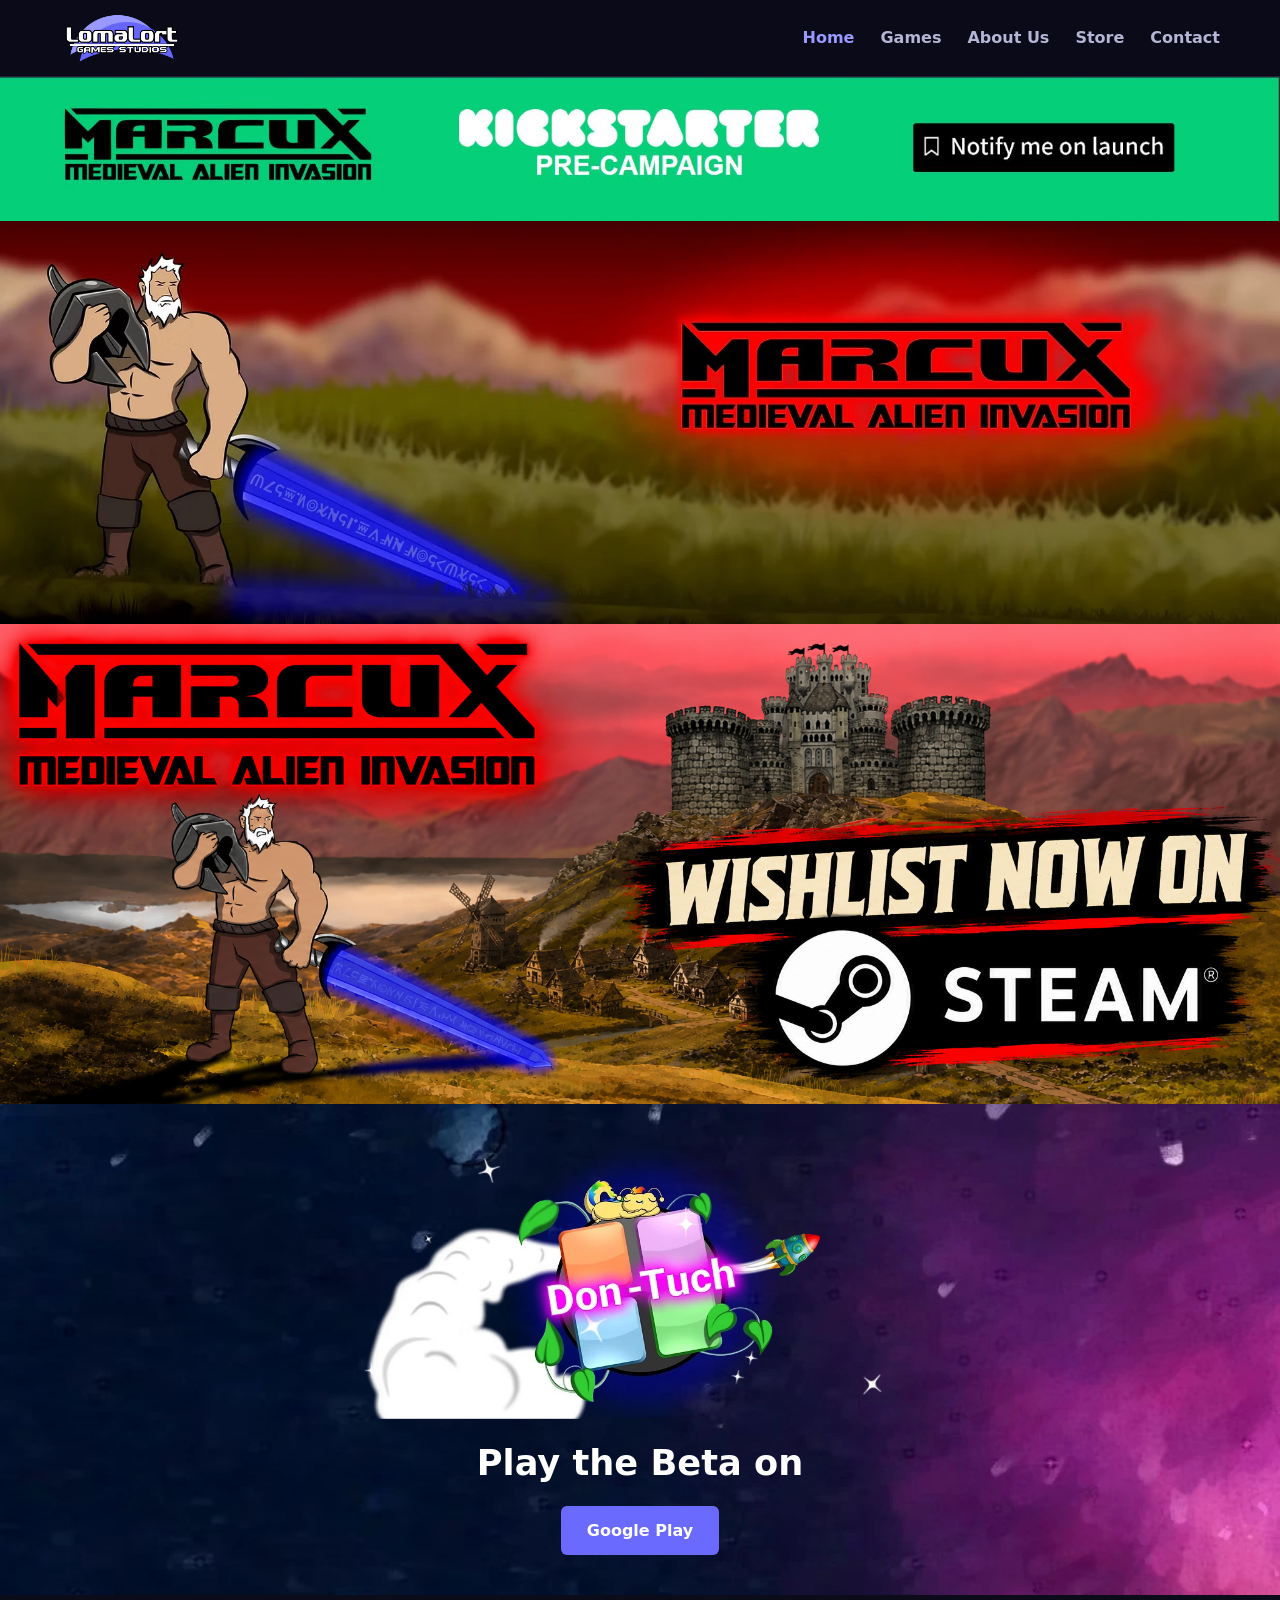
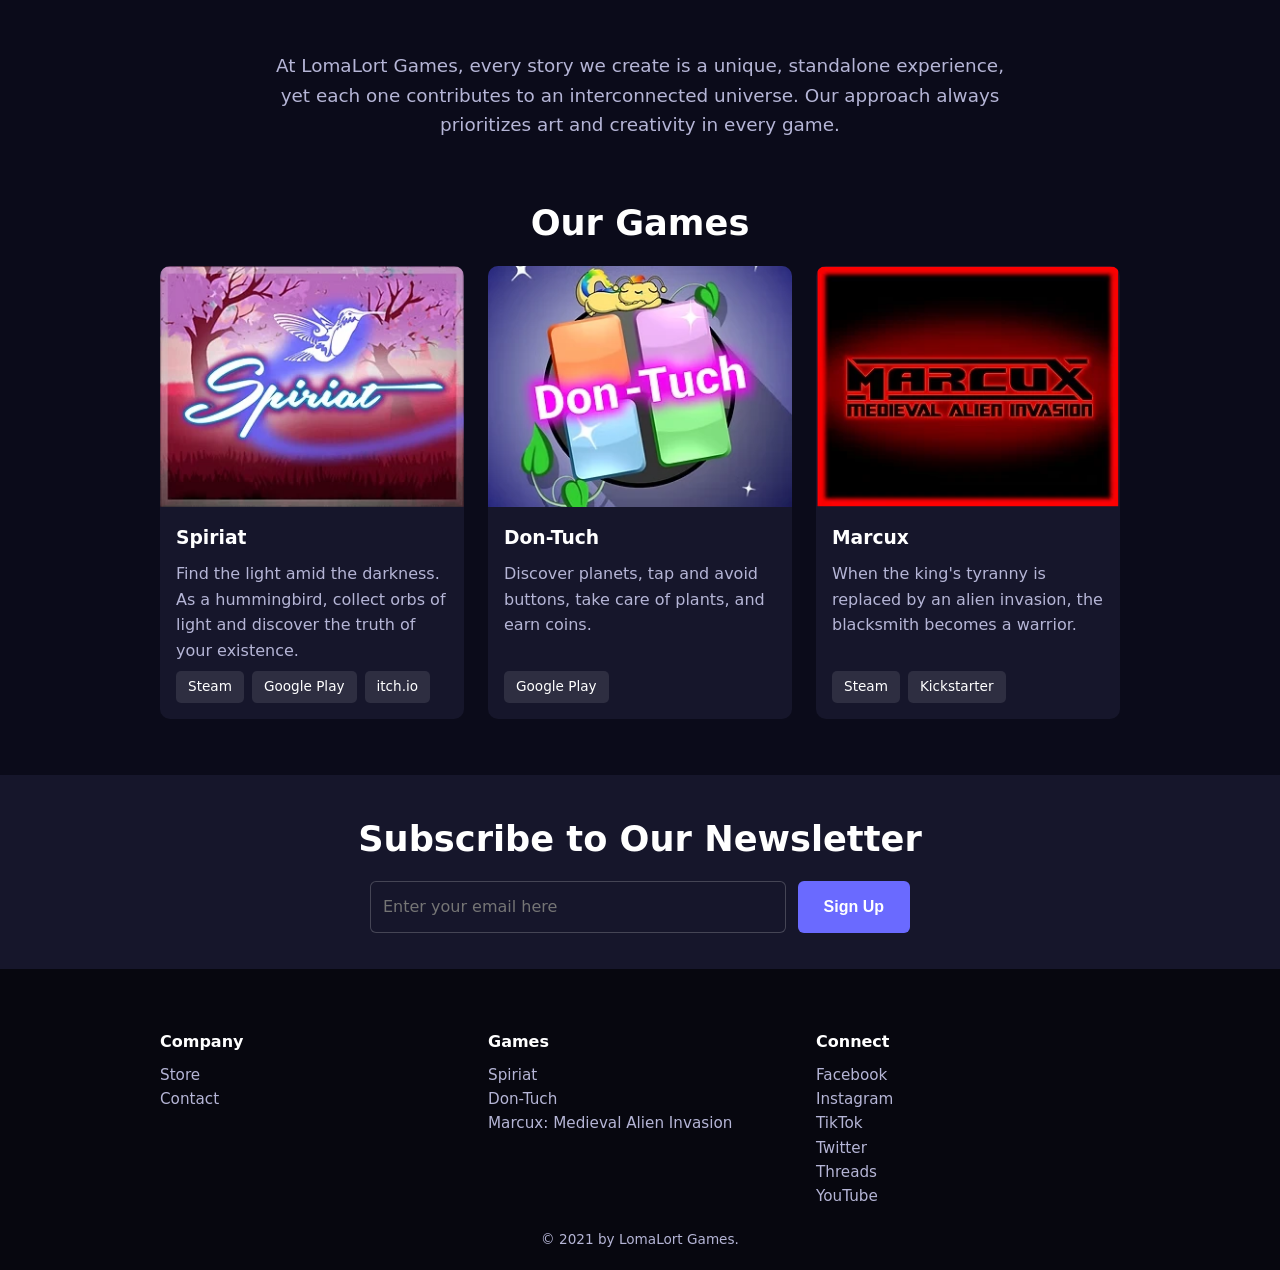
==== commit 0a43ae7d: "store gone" ====
--- a/index.html
+++ b/index.html
@@ -80,6 +80,7 @@
   </div>
 </section>
 
+<!--
 <section style="padding-top:0">
   <div class="w">
     <div class="promo">
@@ -89,6 +90,7 @@
     </div>
   </div>
 </section>
+-->
 
 <div class="nl">
   <h2>Subscribe to Our Newsletter</h2>
